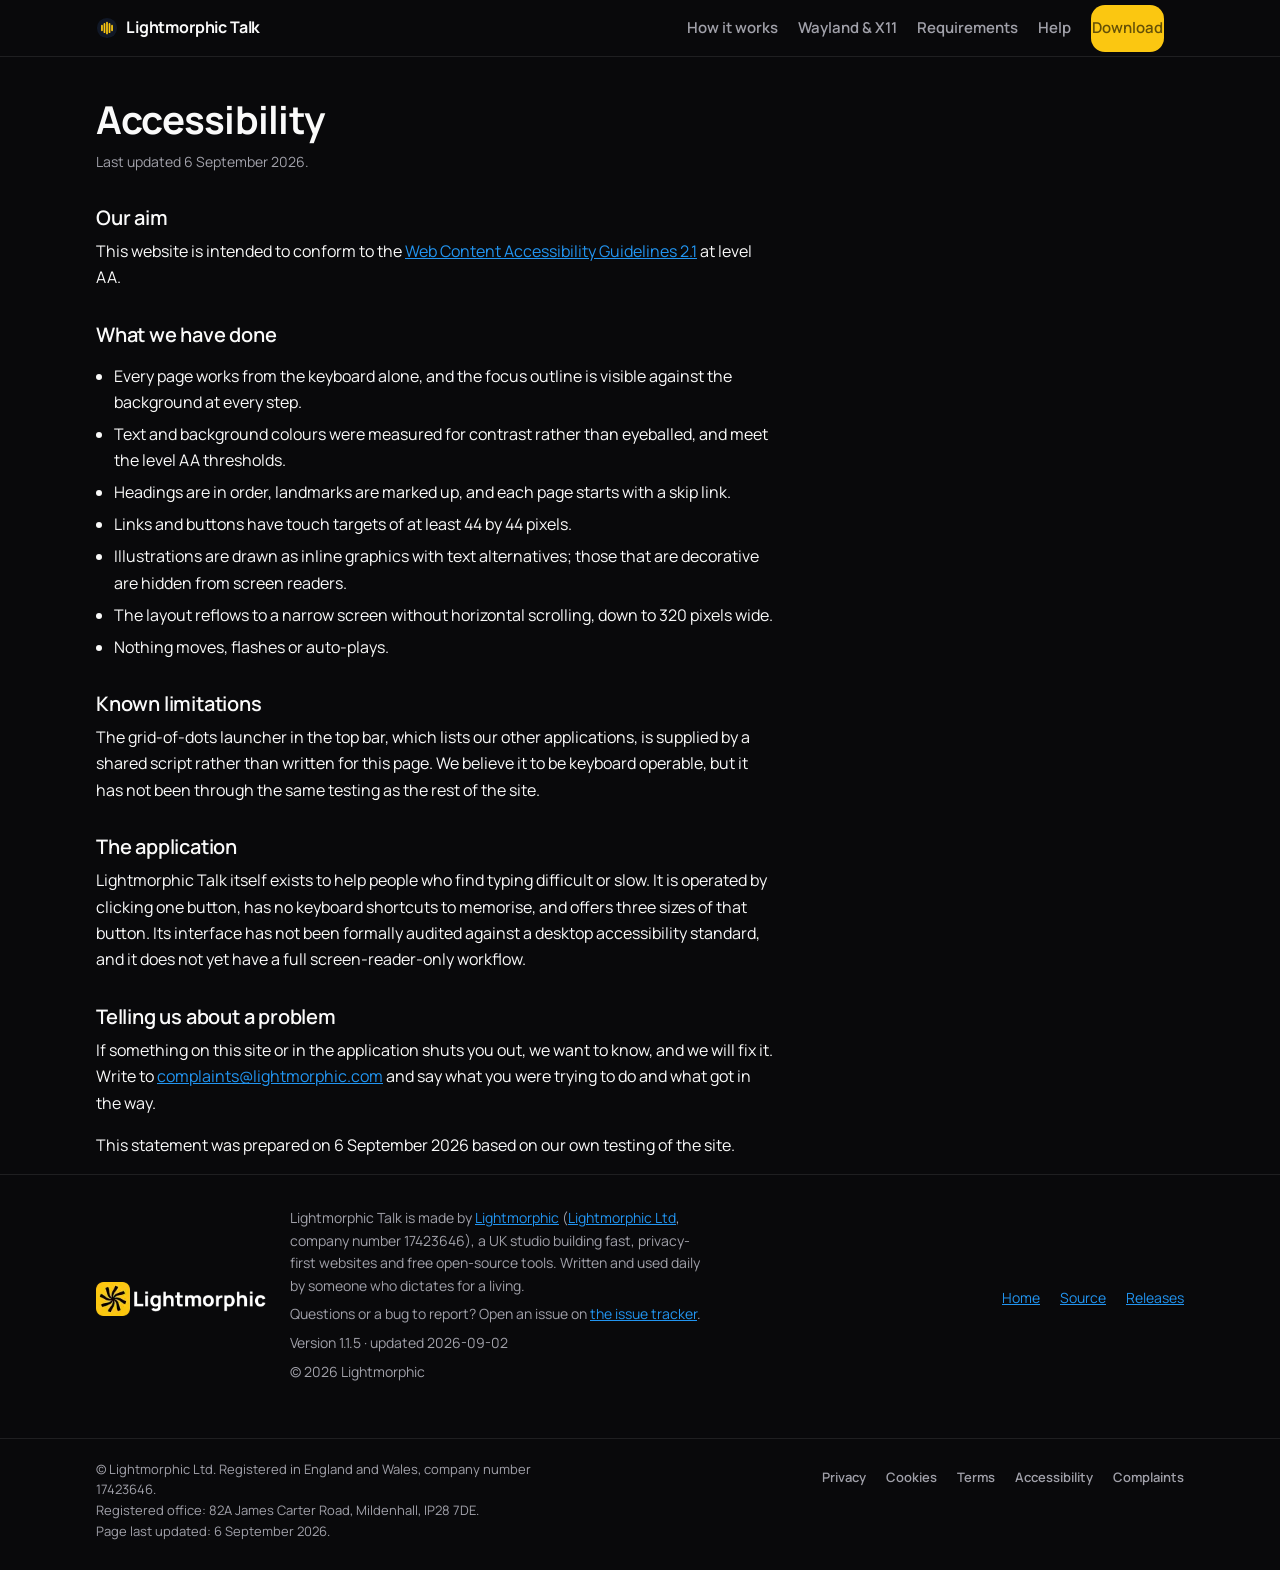
==== docs/accessibility.html @ 4c9d1eba "Drop light mode, and add the legal sub-footer with its five pages The site carried a full second pal" ====
<!doctype html>
<html lang="en">
<head>
<meta charset="utf-8">
<meta name="viewport" content="width=device-width, initial-scale=1">
<title>Accessibility: Lightmorphic Talk</title>
<meta name="description" content="How accessible this website is, what we have tested, and how to tell us when we have got it wrong.">
<link rel="canonical" href="https://talk.lightmorphic.com/accessibility.html">
<link rel="icon" href="images/talk.svg" type="image/svg+xml">
<link rel="apple-touch-icon" href="images/talk-512.png">
<link rel="preload" href="fonts/Manrope-VariableFont_wght.ttf" as="font" type="font/ttf" crossorigin>
<link rel="stylesheet" href="style.css">
<meta name="theme-color" content="#09090b">
<meta property="og:title" content="Accessibility: Lightmorphic Talk">
<meta property="og:description" content="How accessible this website is, what we have tested, and how to tell us when we have got it wrong.">
<meta property="og:url" content="https://talk.lightmorphic.com/accessibility.html">
<meta property="og:type" content="article">
<script type="application/ld+json">
{
  "@context": "https://schema.org",
  "@type": "WebPage",
  "@id": "https://talk.lightmorphic.com/accessibility.html",
  "url": "https://talk.lightmorphic.com/accessibility.html",
  "name": "Accessibility",
  "description": "How accessible this website is, what we have tested, and how to tell us when we have got it wrong.",
  "inLanguage": "en-GB",
  "dateModified": "2026-09-06",
  "isPartOf": { "@id": "https://talk.lightmorphic.com/#website" }
}
</script>
</head>
<body>

<a class="skip" href="#main">Skip to content</a>

<nav class="topnav">
  <div class="wrap topnav-inner">
    <a class="brand" href="./">
      <svg viewBox="0 0 24 24" width="22" height="22" aria-hidden="true">
        <circle cx="12" cy="12" r="11" fill="#111827"/>
        <g stroke="#fbc711" stroke-width="1.9" stroke-linecap="round">
          <line x1="6.5" y1="9.5" x2="6.5" y2="14.5"/>
          <line x1="9.25" y1="7.5" x2="9.25" y2="16.5"/>
          <line x1="12" y1="6" x2="12" y2="18"/>
          <line x1="14.75" y1="7.5" x2="14.75" y2="16.5"/>
          <line x1="17.5" y1="9.5" x2="17.5" y2="14.5"/>
        </g>
      </svg>
      Lightmorphic Talk
    </a>
    <div class="nav-links">
      <a class="hide-sm" href="./#how">How it works</a>
      <a class="hide-sm" href="./#wayland">Wayland &amp; X11</a>
      <a class="hide-sm" href="./#requirements">Requirements</a>
      <a href="help.html">Help</a>
      <a class="btn primary" href="./#download">Download</a>
      <div id="all-apps"></div>
    </div>
  </div>
</nav>

<main id="main">

<section class="legal-page">
  <div class="wrap">
    <h1>Accessibility</h1>
    <p class="updated">Last updated 6 September 2026.</p>
    <div class="legal-body">
      <h2>Our aim</h2>
      <p>This website is intended to conform to the <a href="https://www.w3.org/TR/WCAG21/">Web Content Accessibility Guidelines 2.1</a> at level AA.</p>
      
      <h2>What we have done</h2>
      <ul>
        <li>Every page works from the keyboard alone, and the focus outline is visible against the background at every step.</li>
        <li>Text and background colours were measured for contrast rather than eyeballed, and meet the level AA thresholds.</li>
        <li>Headings are in order, landmarks are marked up, and each page starts with a skip link.</li>
        <li>Links and buttons have touch targets of at least 44 by 44 pixels.</li>
        <li>Illustrations are drawn as inline graphics with text alternatives; those that are decorative are hidden from screen readers.</li>
        <li>The layout reflows to a narrow screen without horizontal scrolling, down to 320 pixels wide.</li>
        <li>Nothing moves, flashes or auto-plays.</li>
      </ul>
      
      <h2>Known limitations</h2>
      <p>The grid-of-dots launcher in the top bar, which lists our other applications, is supplied by a shared script rather than written for this page. We believe it to be keyboard operable, but it has not been through the same testing as the rest of the site.</p>
      
      <h2>The application</h2>
      <p>Lightmorphic Talk itself exists to help people who find typing difficult or slow. It is operated by clicking one button, has no keyboard shortcuts to memorise, and offers three sizes of that button. Its interface has not been formally audited against a desktop accessibility standard, and it does not yet have a full screen-reader-only workflow.</p>
      
      <h2>Telling us about a problem</h2>
      <p>If something on this site or in the application shuts you out, we want to know, and we will fix it. Write to <a href="mailto:complaints@lightmorphic.com">complaints@lightmorphic.com</a> and say what you were trying to do and what got in the way.</p>
      <p>This statement was prepared on 6 September 2026 based on our own testing of the site.</p>
    </div>
  </div>
</section>

</main>

<footer class="foot">
  <div class="wrap foot-inner">
    <a class="badge" href="https://lightmorphic.com" aria-label="Created by Lightmorphic">
      <img src="images/lightmorphic-badge-dark.webp" alt="Created by Lightmorphic" width="120" height="34" loading="lazy">
    </a>
    <div class="foot-meta">
      <p>Lightmorphic Talk is made by <a href="https://lightmorphic.com">Lightmorphic</a> (<a href="https://find-and-update.company-information.service.gov.uk/company/17423646">Lightmorphic Ltd</a>, company number 17423646), a UK studio building fast, privacy-first websites and free open-source tools. Written and used daily by someone who dictates for a living.</p>
      <p>Questions or a bug to report? Open an issue on <a href="https://github.com/lightmorphic/talk/issues">the issue tracker</a>.</p>
      <p class="foot-updated">Version 1.1.5 · updated <time datetime="2026-09-02">2026-09-02</time></p>
      <p class="foot-copyright">&copy; 2026 Lightmorphic</p>
    </div>
    <div class="foot-links">
      <a href="./">Home</a>
      <a href="https://github.com/lightmorphic/talk">Source</a>
      <a href="https://github.com/lightmorphic/talk/releases">Releases</a>
    </div>
  </div>
</footer>

<div class="legal">
  <div class="wrap legal-inner">
    <p class="legal-text">
      &copy; Lightmorphic Ltd. Registered in England and Wales, company number 17423646.<br>
      Registered office: 82A James Carter Road, Mildenhall, IP28 7DE.<br>
      Page last updated: 6 September 2026.
    </p>
    <nav class="legal-links" aria-label="Legal">
      <a href="privacy.html">Privacy</a>
      <a href="cookies.html">Cookies</a>
      <a href="terms.html">Terms</a>
      <a href="accessibility.html">Accessibility</a>
      <a href="complaints.html">Complaints</a>
    </nav>
  </div>
</div>

<script src="https://apps.lightmorphic.com/launcher.js" defer></script>
</body>
</html>
---- docs/style.css ----
/* Talk: house style, its own layout.
   Plain CSS, one self-hosted font, no framework, no external requests. */

@font-face {
  font-family: "Manrope";
  src: url("fonts/Manrope-VariableFont_wght.ttf") format("truetype");
  font-weight: 200 800;
  font-display: swap;
}

:root {
  color-scheme: dark;
  --bg: #09090b;  --fg: #fafafa;
  --panel: #1b1d29;  --panel-border: rgba(255,255,255,.09);
  --border: #27272a;  --muted: #1c1c1f;  --muted-fg: #a1a1aa;
  --shadow-panel: 0 1px 2px rgba(0,0,0,.35), 0 8px 24px -16px rgba(0,0,0,.6);

  --accent: #fbc711;  --accent-hover: #ddaf0f;  --on-accent: #645007;
  --accent-container: #4b3c05;  --on-accent-container: #fde694;

  --brand-navy: #111827;
  --link: #2295f1;
  --success: #4bae4f;
  --warning: #ffc006;

  --radius: 0.875rem;
  --panel-radius: 1.375rem;
  --wrap: 68rem;

  /* The accent yellow reads at 12.6:1 on this background, so it is the
     focus ring here. */
  --focus-ring: var(--accent);

  /* The session-check panel keeps the brand navy deliberately: it is
     identity, not a surface. Its own tokens, so components below carry
     no raw colour. */
  --check-bg: var(--brand-navy);
  --check-fg: #fafafa;
  --check-dim: #d4d4d8;
  --check-label: #a1a1aa;
  --check-line: rgba(255,255,255,.06);
  --check-edge: rgba(255,255,255,.09);
  --yes-bg: #4bae4f;  --on-yes: #0d1f0e;
  --no-bg: #9e9d9e;   --on-no: #1a1a1a;
}

* { box-sizing: border-box; }

html { scroll-behavior: smooth; }
@media (prefers-reduced-motion: reduce) { html { scroll-behavior: auto; } }

body {
  margin: 0;
  background: var(--bg);
  color: var(--fg);
  font-family: "Manrope", system-ui, sans-serif;
  font-size: 1rem;
  line-height: 1.6;
  -webkit-font-smoothing: antialiased;
}

.wrap { width: min(100% - 2.5rem, var(--wrap)); margin-inline: auto; }

a { color: var(--link); }
a:focus-visible, button:focus-visible, .btn:focus-visible,
summary:focus-visible {
  outline: 2px solid var(--focus-ring);
  outline-offset: 2px;
}

.skip {
  position: absolute; left: -9999px;
  background: var(--panel); color: var(--fg);
  padding: .75rem 1rem; border-radius: var(--radius); z-index: 10;
}
.skip:focus { left: 1rem; top: 1rem; }

h1, h2, h3 { line-height: 1.2; margin: 0 0 .5rem; }
h1 { font-size: clamp(2rem, 5vw, 3rem); font-weight: 700; letter-spacing: -.02em; }
h2 { font-size: 1.75rem; font-weight: 600; letter-spacing: -.01em; }
h3 { font-size: 1.0625rem; font-weight: 600; }
p { margin: 0 0 1rem; }
p:last-child { margin-bottom: 0; }

/* ---- nav ---------------------------------------------------------- */

.topnav {
  position: sticky; top: 0; z-index: 5;
  background: var(--bg);
  border-bottom: 1px solid var(--panel-border);
}
.topnav-inner { display: flex; align-items: center; gap: 1rem; padding: .3rem 0; }
/* Padding moved from the bar onto each link rather than just added on
   top of it - a nav link's own clickable box was ~24px tall before
   this, under the 44px a touch target wants; this keeps the bar close
   to its old height while giving every link room of its own. */
.brand {
  display: inline-flex; align-items: center; gap: .5rem;
  font-weight: 700; color: var(--fg); text-decoration: none;
  letter-spacing: -.01em; padding: .65rem 0;
}
.nav-links { margin-left: auto; display: flex; align-items: center; gap: 1.25rem; }
.nav-links a {
  color: var(--muted-fg); text-decoration: none; font-size: .9375rem;
  font-weight: 600; padding: .65rem 0;
}
.nav-links a:hover { color: var(--fg); }
@media (max-width: 40rem) { .nav-links .hide-sm { display: none; } }

/* ---- buttons ------------------------------------------------------ */

.btn {
  display: inline-flex; align-items: center; gap: .5rem;
  border-radius: var(--radius);
  padding: .7rem 1.15rem;
  font: inherit; font-weight: 600;
  text-decoration: none; cursor: pointer;
  border: 1px solid transparent;
}
.btn.primary { background: var(--accent); color: var(--on-accent); }
.btn.primary:hover { background: var(--accent-hover); }
.btn.ghost { background: var(--muted); color: var(--fg); border-color: var(--border); }
.btn.ghost:hover { border-color: var(--muted-fg); }

/* ---- hero --------------------------------------------------------- */
/* Uneven on purpose: the promise carries the weight, and the session
   check sits beside it as the one thing to verify before downloading. */

.hero { padding: 3.5rem 0 2rem; }
.hero-grid {
  display: grid; gap: 2rem;
  grid-template-columns: 1.35fr 1fr;
  align-items: center;
}
@media (max-width: 60rem) { .hero-grid { grid-template-columns: 1fr; } }

.eyebrow {
  display: inline-flex; align-items: center; gap: .5rem;
  background: var(--accent-container); color: var(--on-accent-container);
  border-radius: 999px; padding: .3rem .75rem;
  font-size: .8125rem; font-weight: 700;
  letter-spacing: .03em; text-transform: uppercase;
  margin-bottom: 1rem;
}
.lede { font-size: 1.125rem; color: var(--muted-fg); max-width: 46ch; }
.hero-cta { display: flex; flex-wrap: wrap; gap: .75rem; margin-top: 1.5rem; }
.hero-note { margin-top: 1rem; font-size: .8125rem; color: var(--muted-fg); }

/* The session check: a terminal, because that is literally how you check. */
.check {
  background: var(--check-bg);
  border: 1px solid var(--check-edge);
  border-radius: var(--panel-radius);
  box-shadow: var(--shadow-panel);
  padding: 1.25rem;
  color: var(--check-fg);
}
.check-title {
  font-size: .8125rem; font-weight: 700; letter-spacing: .04em;
  text-transform: uppercase; color: var(--check-label); margin-bottom: .75rem;
}
.check pre {
  margin: 0 0 .75rem; padding: .85rem 1rem;
  background: var(--check-line);
  border-radius: var(--radius);
  font-size: .9375rem; overflow-x: auto;
}
.check code { font-family: ui-monospace, Menlo, Consolas, monospace; }
.check .prompt { color: var(--accent); }
.check-row { display: flex; align-items: flex-start; gap: .6rem; font-size: .9375rem; padding: .3rem 0; }
.check-row .tag {
  flex: none; font-weight: 700; border-radius: 999px;
  padding: .05rem .5rem; font-size: .75rem;
}
.tag.yes { background: var(--yes-bg); color: var(--on-yes); }
.tag.no  { background: var(--no-bg); color: var(--on-no); }
.check-row span { color: var(--check-dim); }
.check-row a { color: var(--accent); }

/* ---- flow --------------------------------------------------------- */

.flow-track { display: grid; gap: 1.25rem; grid-template-columns: repeat(3, 1fr); }
@media (max-width: 48rem) { .flow-track { grid-template-columns: 1fr; } }
.flow-step { border-left: 3px solid var(--panel-border); padding: .1rem 0 .1rem 1rem; }
.flow-step h3 { margin-bottom: .25rem; }
.flow-step p { color: var(--muted-fg); font-size: .9375rem; }

/* ---- panels / bento ------------------------------------------------ */

.panel {
  background: var(--panel);
  border: 1px solid var(--panel-border);
  border-radius: var(--panel-radius);
  box-shadow: var(--shadow-panel);
  padding: 1.5rem;
}
section { padding: 2.5rem 0; }
section[id] { scroll-margin-top: 5.5rem; }
.section-intro { color: var(--muted-fg); max-width: 60ch; margin-bottom: 1.5rem; }

/* Columns rather than a grid, so a short card does not leave a hole
   under it waiting for the row to end. Each card is as tall as its
   own text and the next one starts immediately below. A grid cannot do
   this: its rows are as tall as their tallest cell, which is what left
   a gap under "Six languages". */
.bento { columns: 2; column-gap: 1rem; }
.bento > .panel {
  break-inside: avoid;
  -webkit-column-break-inside: avoid;
  margin-bottom: 1rem;
}
@media (max-width: 56rem) { .bento { columns: 1; } }
.bento h3 { display: flex; align-items: center; gap: .5rem; }
.bento p { color: var(--muted-fg); font-size: .9375rem; }
.icon { flex: none; color: var(--accent); }

/* ---- differences --------------------------------------------------- */

.diff { display: grid; gap: 1rem; grid-template-columns: 1fr 1fr; }
@media (max-width: 48rem) { .diff { grid-template-columns: 1fr; } }
/* Grey, not amber. A coloured edge is allowed where it stands for
   something (green for do, red for don't), but these two panels are
   not warnings, so the colour was decoration, and the accent is never
   decoration. */
.diff .panel { border-left: 3px solid var(--panel-border); }
.diff h3 { margin-bottom: .35rem; }
.diff p { color: var(--muted-fg); font-size: .9375rem; }

/* ---- requirements -------------------------------------------------- */

.req ul { margin: .75rem 0 0; padding-left: 1.1rem; color: var(--muted-fg); }
.req li { margin-bottom: .35rem; }
.req pre {
  background: var(--muted); border: 1px solid var(--border);
  border-radius: var(--radius); padding: .8rem 1rem; overflow-x: auto;
  font-size: .9375rem; margin: .75rem 0;
}
.req code { font-family: ui-monospace, Menlo, Consolas, monospace; }

/* ---- download ------------------------------------------------------ */

.download .panel { display: grid; gap: 1rem; }
.dl-row { display: flex; flex-wrap: wrap; align-items: center; gap: 1rem; }
.dl-meta { color: var(--muted-fg); font-size: .875rem; }
.dl-help { color: var(--muted-fg); font-size: .9375rem; }

/* ---- footer -------------------------------------------------------- */

.foot {
  border-top: 1px solid var(--panel-border);
  padding: 2rem 0 3rem;
  color: var(--muted-fg); font-size: .875rem;
}
.foot-inner { display: flex; flex-wrap: wrap; gap: 1rem 1.5rem; align-items: center; }
.foot-links { margin-left: auto; display: flex; gap: 1.25rem; flex-wrap: wrap; }
.foot-links a, .badge { display: inline-flex; align-items: center; padding: .65rem 0; }
.badge img { display: block; height: 34px; width: auto; }
.badge .dark-only { display: block; }

/* ---- questions ------------------------------------------------------ */

.faq-item { border-top: 1px solid var(--panel-border); }
.faq-item:first-child { border-top: none; }
.faq-item h3 { margin: 0; font-size: 1rem; }
.faq-item summary {
  cursor: pointer; padding: .85rem 0; list-style: none;
  display: flex; justify-content: space-between; gap: 1rem;
}
.faq-item summary::-webkit-details-marker { display: none; }
.faq-item summary::after { content: "+"; color: var(--muted-fg); font-weight: 400; }
.faq-item[open] summary::after { content: "\2013"; }
.faq-item p {
  color: var(--muted-fg); font-size: .9375rem;
  margin: 0 0 .95rem; max-width: 68ch;
}

.foot-meta { max-width: 46ch; }
.foot-meta p { color: var(--muted-fg); font-size: .875rem; margin: 0 0 .4rem; }
.foot-updated { font-size: .8125rem; }

/* ---- help page ------------------------------------------------------ */

.help-hero { padding: 2.5rem 0 1rem; }
.help-hero h1 { font-size: clamp(1.9rem, 4.2vw, 2.9rem); line-height: 1.1; margin: 0 0 .6rem; }
.help-hero .lede { max-width: 54ch; }

/* Jump cards: the page opens with a picture of where to go, not a list. */
.help-nav {
  display: grid; gap: .875rem; margin: 1.75rem 0 0;
  grid-template-columns: repeat(auto-fit, minmax(13.5rem, 1fr));
}
.help-nav a {
  display: flex; align-items: center; gap: .75rem;
  padding: .9rem 1rem; text-decoration: none; color: inherit;
  background: var(--panel); border: 1px solid var(--panel-border);
  border-radius: var(--radius); box-shadow: var(--shadow-panel);
}
.help-nav a:hover { border-color: var(--accent); }
.help-nav svg { flex: none; }
.help-nav b { display: block; font-size: .9375rem; }
.help-nav span { display: block; color: var(--muted-fg); font-size: .8125rem; }

/* The three gestures, drawn large. These are the whole interface. */
.gestures {
  display: grid; gap: 1rem; margin: 2rem 0 0;
  grid-template-columns: repeat(auto-fit, minmax(15rem, 1fr));
}
.gesture {
  background: var(--panel); border: 1px solid var(--panel-border);
  border-radius: var(--panel-radius); box-shadow: var(--shadow-panel);
  padding: 1.5rem 1.25rem; text-align: center;
}
.gesture figure { margin: 0 0 .9rem; }
.gesture h3 { margin: 0 0 .35rem; font-size: 1.0625rem; }
.gesture p { margin: 0; color: var(--muted-fg); font-size: .9375rem; }

.help-section { padding: 2.25rem 0 0; }
.help-section > .wrap > h2 {
  display: flex; align-items: center; gap: .6rem;
  font-size: 1.375rem; margin: 0 0 .25rem; scroll-margin-top: 5.5rem;
}
.help-section .section-intro { margin-top: 0; }

/* The update dot legend draws the actual colours rather than naming them. */
.dot-legend { display: grid; gap: .6rem; margin: .5rem 0 0; padding: 0; list-style: none; }
.dot-legend li { display: flex; align-items: baseline; gap: .65rem; font-size: .9375rem; }
.dot-legend .dot {
  width: .7rem; height: .7rem; border-radius: 50%; flex: none;
  transform: translateY(1px);
}

.help-note {
  display: flex; gap: .85rem; align-items: flex-start;
  background: var(--accent-container); color: var(--on-accent-container);
  border-radius: var(--radius); padding: .9rem 1.05rem; margin: 1rem 0 0;
  font-size: .9375rem;
}
.help-note svg { flex: none; margin-top: .1rem; }
.help-note a { color: inherit; }

/* The bar carries one more item than it used to: the all-apps launcher,
   which is the last thing on the right and has to stay reachable at
   every width. On a narrow screen the brand was also wrapping onto two
   lines, which pushed the bar to 83px tall and squeezed the links until
   Download ran off the edge. Keeping the name on one line and trimming
   the gaps buys back the room the launcher needs. */
@media (max-width: 40rem) {
  .brand { white-space: nowrap; font-size: .9375rem; gap: .4rem; }
  .topnav-inner { gap: .6rem; }
  .nav-links { gap: .85rem; }
}

/* ---- legal sub-footer ----------------------------------------------- */

.legal {
  border-top: 1px solid var(--panel-border);
  background: var(--bg);
  padding: 1.25rem 0 1.75rem;
}
.legal-inner {
  display: flex; flex-wrap: wrap; gap: 1rem 2rem;
  align-items: flex-start; justify-content: space-between;
}
.legal-text {
  margin: 0; color: var(--muted-fg);
  font-size: .8125rem; line-height: 1.6; max-width: 60ch;
}
.legal-links {
  display: flex; flex-wrap: wrap; gap: 1.25rem;
  margin-left: auto; justify-content: flex-end;
}
.legal-links a {
  color: var(--muted-fg); text-decoration: none;
  font-size: .8125rem; font-weight: 600; padding: .55rem 0;
}
.legal-links a:hover { color: var(--fg); text-decoration: underline; }

/* On a narrow screen the links go under the address rather than being
   squeezed against it, still reading left to right in the same order. */
@media (max-width: 46rem) {
  .legal-links { margin-left: 0; justify-content: flex-start; gap: 1rem; }
}

/* ---- legal pages ----------------------------------------------------- */

.legal-page { padding: 2.5rem 0 1rem; }
.legal-page h1 { font-size: clamp(1.7rem, 3.6vw, 2.4rem); margin: 0 0 .5rem; }
.legal-page .updated { color: var(--muted-fg); font-size: .875rem; margin: 0 0 1.75rem; }
.legal-body { max-width: 68ch; }
.legal-body h2 { font-size: 1.25rem; margin: 2rem 0 .5rem; }
.legal-body p, .legal-body li { color: var(--fg); line-height: 1.65; }
.legal-body ul { padding-left: 1.15rem; }
.legal-body li { margin: .35rem 0; }
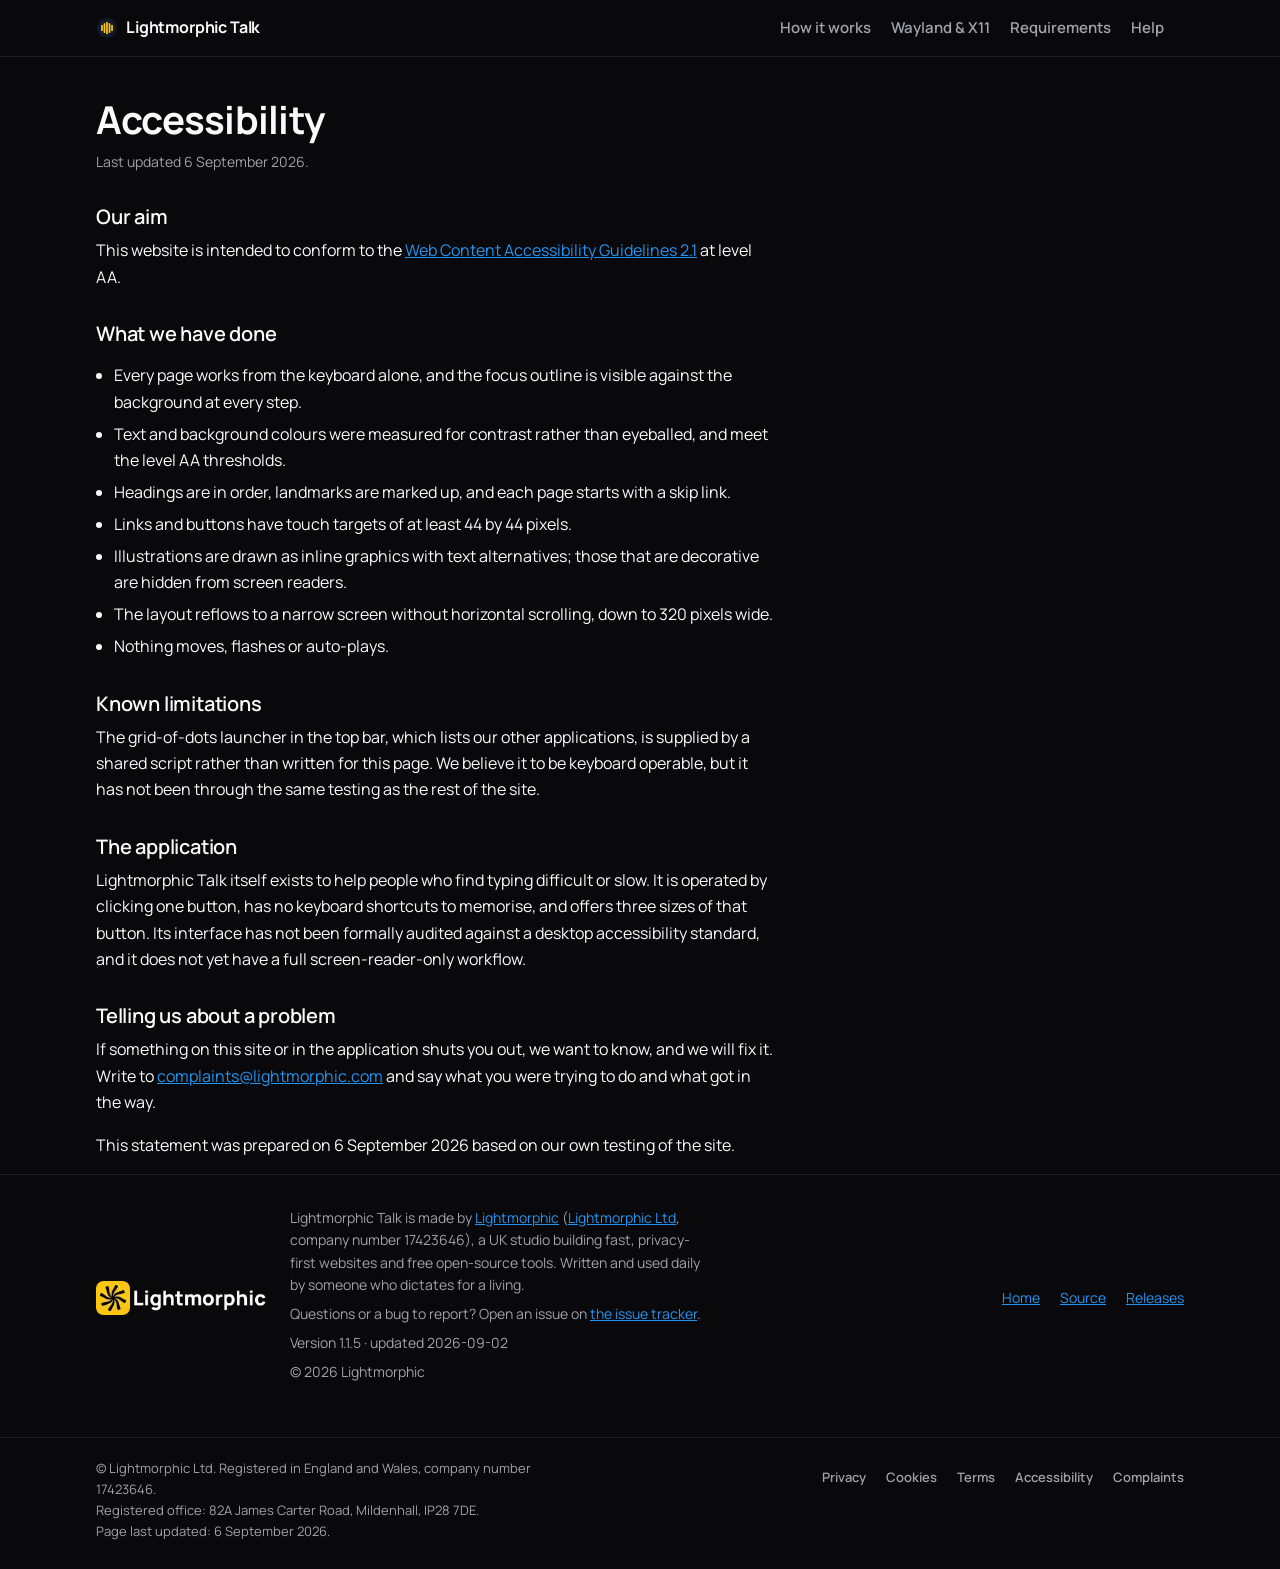
==== commit 298fb1c3: "Take Download out of the top bar The hero's own Download button and the download section stay; the b" ====
--- a/docs/accessibility.html
+++ b/docs/accessibility.html
@@ -53,7 +53,6 @@
       <a class="hide-sm" href="./#wayland">Wayland &amp; X11</a>
       <a class="hide-sm" href="./#requirements">Requirements</a>
       <a href="help.html">Help</a>
-      <a class="btn primary" href="./#download">Download</a>
       <div id="all-apps"></div>
     </div>
   </div>
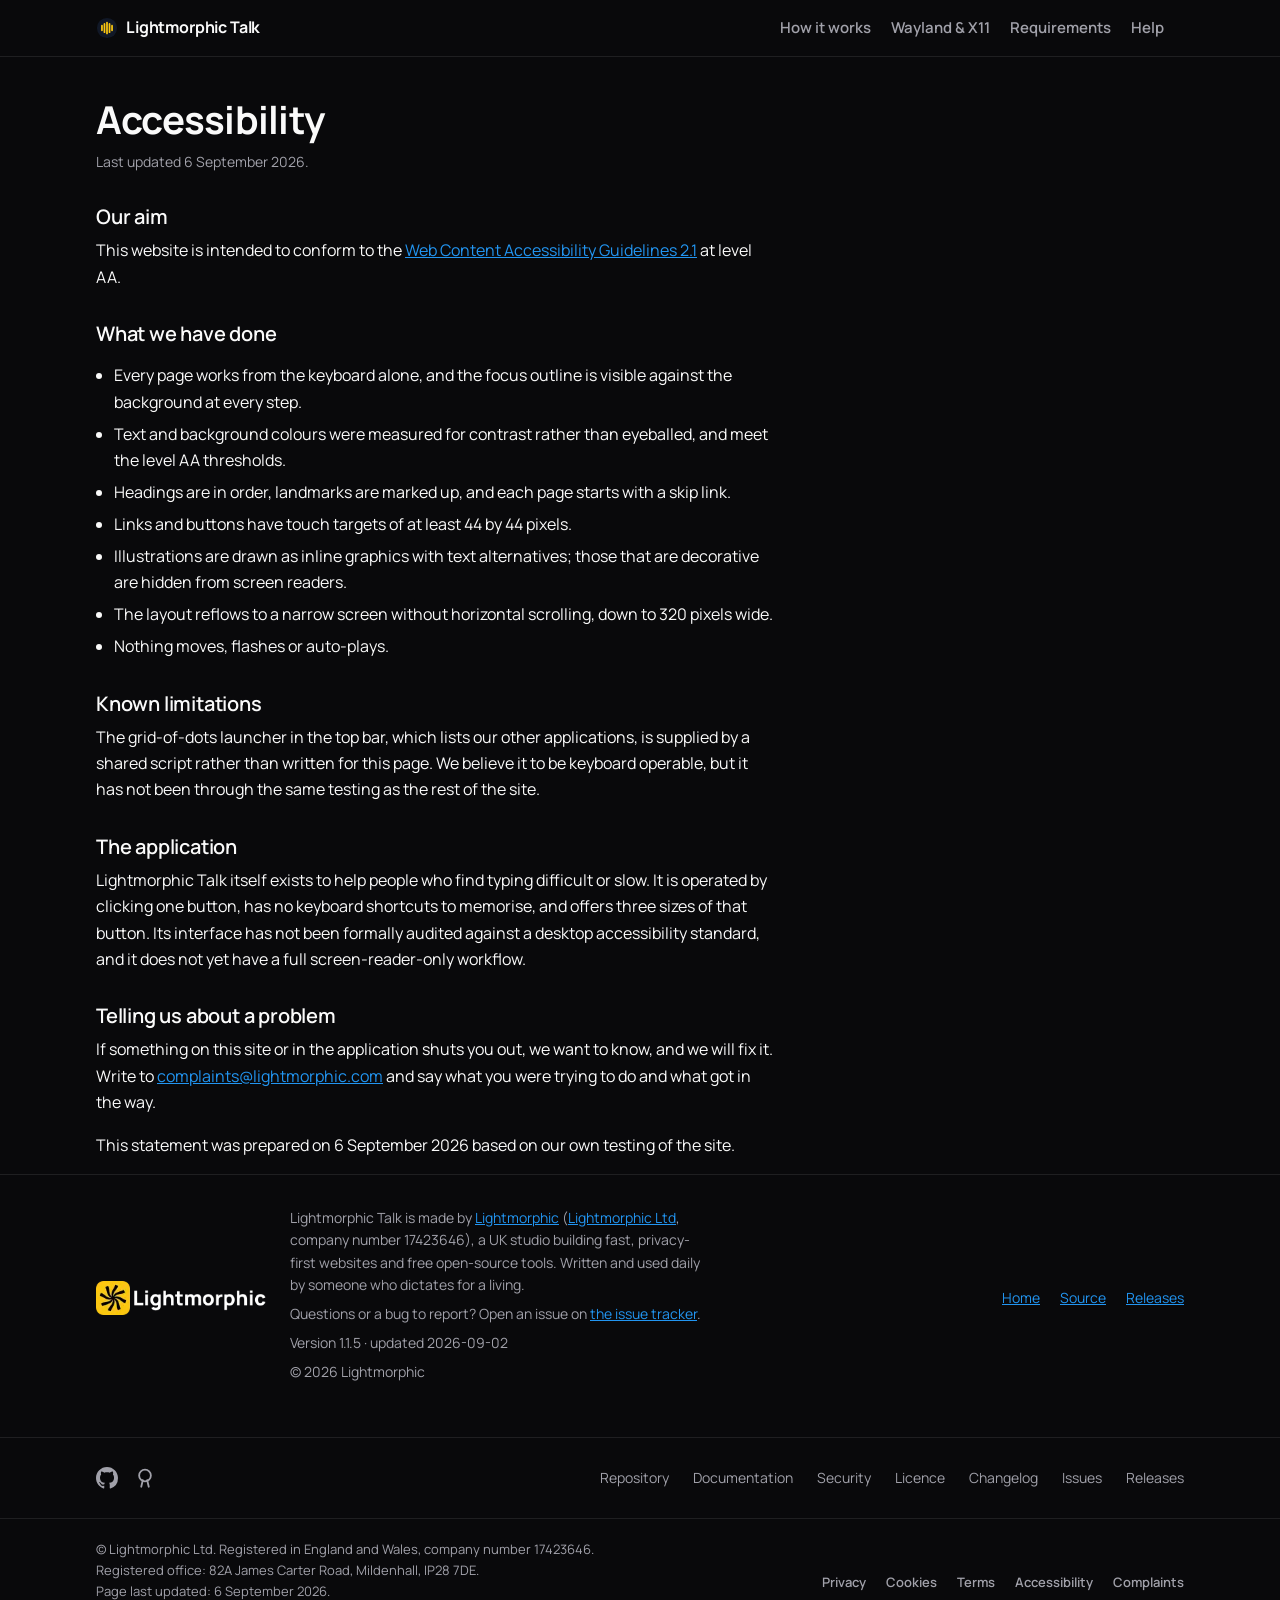
==== commit 1a7882ec: "Add an open-source sub-footer between the footer and the legal one Three tiers now, matching the hou" ====
--- a/docs/accessibility.html
+++ b/docs/accessibility.html
@@ -113,6 +113,35 @@
   </div>
 </footer>
 
+<div class="gh-foot">
+  <div class="wrap gh-inner">
+    <div class="gh-marks">
+      <a href="https://github.com/lightmorphic/talk" aria-label="Lightmorphic Talk on GitHub">
+        <svg viewBox="0 0 16 16" width="22" height="22" aria-hidden="true" fill="currentColor">
+          <path d="M8 0C3.58 0 0 3.58 0 8c0 3.54 2.29 6.53 5.47 7.59.4.07.55-.17.55-.38 0-.19-.01-.82-.01-1.49-2.01.37-2.53-.49-2.69-.94-.09-.23-.48-.94-.82-1.13-.28-.15-.68-.52-.01-.53.63-.01 1.08.58 1.23.82.72 1.21 1.87.87 2.33.66.07-.52.28-.87.51-1.07-1.78-.2-3.64-.89-3.64-3.95 0-.87.31-1.59.82-2.15-.08-.2-.36-1.02.08-2.12 0 0 .67-.21 2.2.82.64-.18 1.32-.27 2-.27.68 0 1.36.09 2 .27 1.53-1.04 2.2-.82 2.2-.82.44 1.1.16 1.92.08 2.12.51.56.82 1.27.82 2.15 0 3.07-1.87 3.75-3.65 3.95.29.25.54.73.54 1.48 0 1.07-.01 1.93-.01 2.2 0 .21.15.46.55.38A8.01 8.01 0 0 0 16 8c0-4.42-3.58-8-8-8Z"/>
+        </svg>
+      </a>
+      <a href="https://opensource.org/license/gpl-3-0" aria-label="GPL-3.0, an Open Source Initiative approved licence">
+        <svg viewBox="0 0 24 24" width="22" height="22" aria-hidden="true" fill="none"
+             stroke="currentColor" stroke-width="2">
+          <circle cx="12" cy="9.2" r="6.4"/>
+          <path d="M9.6 14.4 7.9 21.5" stroke-linecap="round"/>
+          <path d="M14.4 14.4 16.1 21.5" stroke-linecap="round"/>
+        </svg>
+      </a>
+    </div>
+    <nav class="gh-links" aria-label="Source code">
+      <a href="https://github.com/lightmorphic/talk">Repository</a>
+      <a href="https://github.com/lightmorphic/talk#readme">Documentation</a>
+      <a href="https://github.com/lightmorphic/talk/blob/main/SECURITY-AUDIT.md">Security</a>
+      <a href="https://github.com/lightmorphic/talk/blob/main/LICENSE">Licence</a>
+      <a href="https://github.com/lightmorphic/talk/commits/main">Changelog</a>
+      <a href="https://github.com/lightmorphic/talk/issues">Issues</a>
+      <a href="https://github.com/lightmorphic/talk/releases">Releases</a>
+    </nav>
+  </div>
+</div>
+
 <div class="legal">
   <div class="wrap legal-inner">
     <p class="legal-text">
--- a/docs/style.css
+++ b/docs/style.css
@@ -363,8 +363,12 @@
 }
 .legal-text {
   margin: 0; color: var(--muted-fg);
-  font-size: .8125rem; line-height: 1.6; max-width: 60ch;
-}
+  font-size: .8125rem; line-height: 1.6;
+}
+/* Each of the three lines breaks where its own <br> says, not where a
+   measure runs out: the company line was wrapping mid-sentence. It
+   still wraps on a screen too narrow to hold it, which is the one
+   place wrapping is the right answer. */
 .legal-links {
   display: flex; flex-wrap: wrap; gap: 1.25rem;
   margin-left: auto; justify-content: flex-end;
@@ -391,3 +395,37 @@
 .legal-body p, .legal-body li { color: var(--fg); line-height: 1.65; }
 .legal-body ul { padding-left: 1.15rem; }
 .legal-body li { margin: .35rem 0; }
+
+/* ---- open-source sub-footer ------------------------------------------ */
+
+.gh-foot {
+  border-top: 1px solid var(--panel-border);
+  padding: 1.25rem 0;
+}
+.gh-inner {
+  display: flex; flex-wrap: wrap; gap: 1rem 2rem;
+  align-items: center; justify-content: space-between;
+}
+.gh-marks { display: flex; align-items: center; gap: 1rem; }
+.gh-marks a {
+  display: inline-flex; align-items: center;
+  color: var(--muted-fg); padding: .4rem 0;
+}
+.gh-marks a:hover { color: var(--fg); }
+.gh-links {
+  display: flex; flex-wrap: wrap; gap: 1.5rem;
+  margin-left: auto; justify-content: flex-end;
+}
+.gh-links a {
+  color: var(--muted-fg); text-decoration: none;
+  font-size: .875rem; padding: .55rem 0;
+}
+.gh-links a:hover { color: var(--fg); text-decoration: underline; }
+
+/* The legal links sit level with the last line of the address, as in
+   the reference, rather than floating up beside the first. */
+.legal-inner { align-items: flex-end; }
+
+@media (max-width: 46rem) {
+  .gh-links { margin-left: 0; justify-content: flex-start; gap: 1rem; }
+}
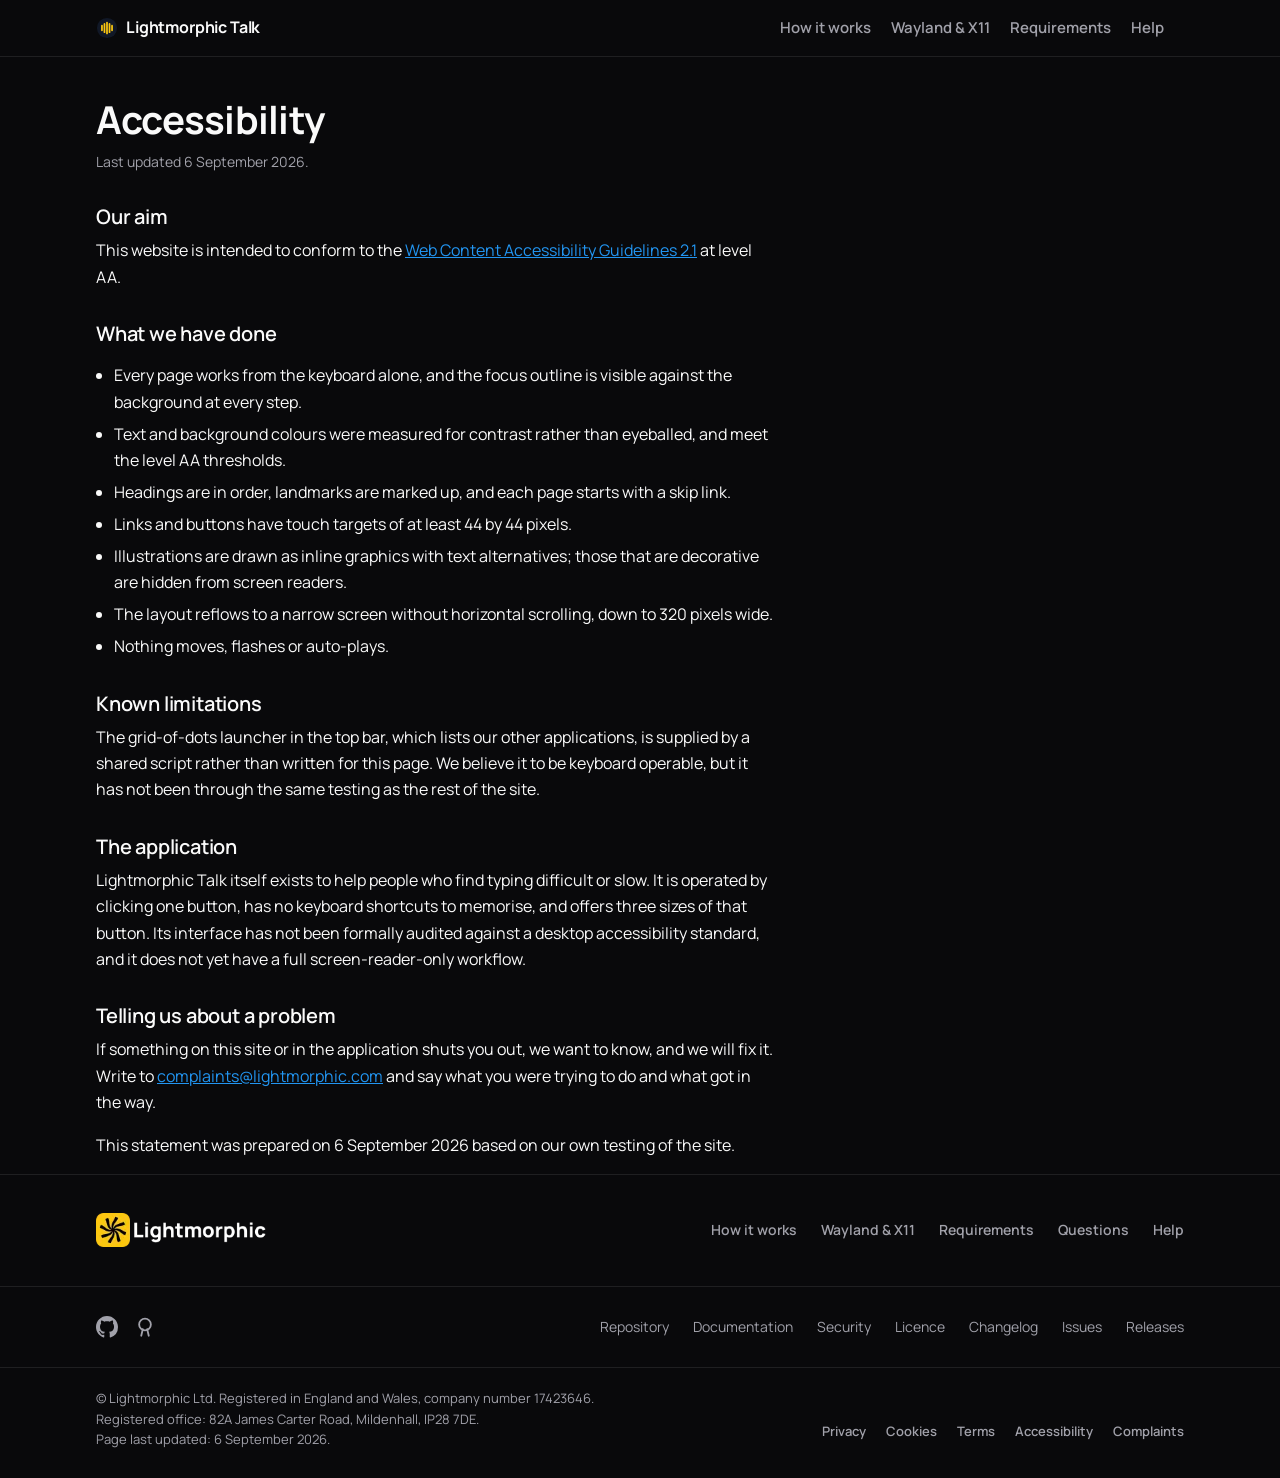
==== commit 833efd8b: "Make the footer a logo and the menu again The source links moved to the open-source row below, and t" ====
--- a/docs/accessibility.html
+++ b/docs/accessibility.html
@@ -99,17 +99,13 @@
     <a class="badge" href="https://lightmorphic.com" aria-label="Created by Lightmorphic">
       <img src="images/lightmorphic-badge-dark.webp" alt="Created by Lightmorphic" width="120" height="34" loading="lazy">
     </a>
-    <div class="foot-meta">
-      <p>Lightmorphic Talk is made by <a href="https://lightmorphic.com">Lightmorphic</a> (<a href="https://find-and-update.company-information.service.gov.uk/company/17423646">Lightmorphic Ltd</a>, company number 17423646), a UK studio building fast, privacy-first websites and free open-source tools. Written and used daily by someone who dictates for a living.</p>
-      <p>Questions or a bug to report? Open an issue on <a href="https://github.com/lightmorphic/talk/issues">the issue tracker</a>.</p>
-      <p class="foot-updated">Version 1.1.5 · updated <time datetime="2026-09-02">2026-09-02</time></p>
-      <p class="foot-copyright">&copy; 2026 Lightmorphic</p>
-    </div>
-    <div class="foot-links">
-      <a href="./">Home</a>
-      <a href="https://github.com/lightmorphic/talk">Source</a>
-      <a href="https://github.com/lightmorphic/talk/releases">Releases</a>
-    </div>
+    <nav class="foot-nav" aria-label="Footer">
+      <a href="./#how">How it works</a>
+      <a href="./#wayland">Wayland &amp; X11</a>
+      <a href="./#requirements">Requirements</a>
+      <a href="./#faq">Questions</a>
+      <a href="help.html">Help</a>
+    </nav>
   </div>
 </footer>
 
--- a/docs/style.css
+++ b/docs/style.css
@@ -248,12 +248,19 @@
 
 .foot {
   border-top: 1px solid var(--panel-border);
-  padding: 2rem 0 3rem;
+  padding: 1.75rem 0;
   color: var(--muted-fg); font-size: .875rem;
 }
-.foot-inner { display: flex; flex-wrap: wrap; gap: 1rem 1.5rem; align-items: center; }
-.foot-links { margin-left: auto; display: flex; gap: 1.25rem; flex-wrap: wrap; }
-.foot-links a, .badge { display: inline-flex; align-items: center; padding: .65rem 0; }
+.foot-inner {
+  display: flex; flex-wrap: wrap; gap: 1rem 1.5rem; align-items: center;
+}
+.foot-nav { margin-left: auto; display: flex; gap: 1.5rem; flex-wrap: wrap; }
+.foot-nav a {
+  color: var(--muted-fg); text-decoration: none; font-weight: 600;
+}
+.foot-nav a:hover { color: var(--fg); }
+.foot-nav a[aria-current="page"] { color: var(--fg); }
+.foot-nav a, .badge { display: inline-flex; align-items: center; padding: .65rem 0; }
 .badge img { display: block; height: 34px; width: auto; }
 .badge .dark-only { display: block; }
 
@@ -274,9 +281,6 @@
   margin: 0 0 .95rem; max-width: 68ch;
 }
 
-.foot-meta { max-width: 46ch; }
-.foot-meta p { color: var(--muted-fg); font-size: .875rem; margin: 0 0 .4rem; }
-.foot-updated { font-size: .8125rem; }
 
 /* ---- help page ------------------------------------------------------ */
 
@@ -428,4 +432,5 @@
 
 @media (max-width: 46rem) {
   .gh-links { margin-left: 0; justify-content: flex-start; gap: 1rem; }
-}
+  .foot-nav { margin-left: 0; gap: 1rem; }
+}
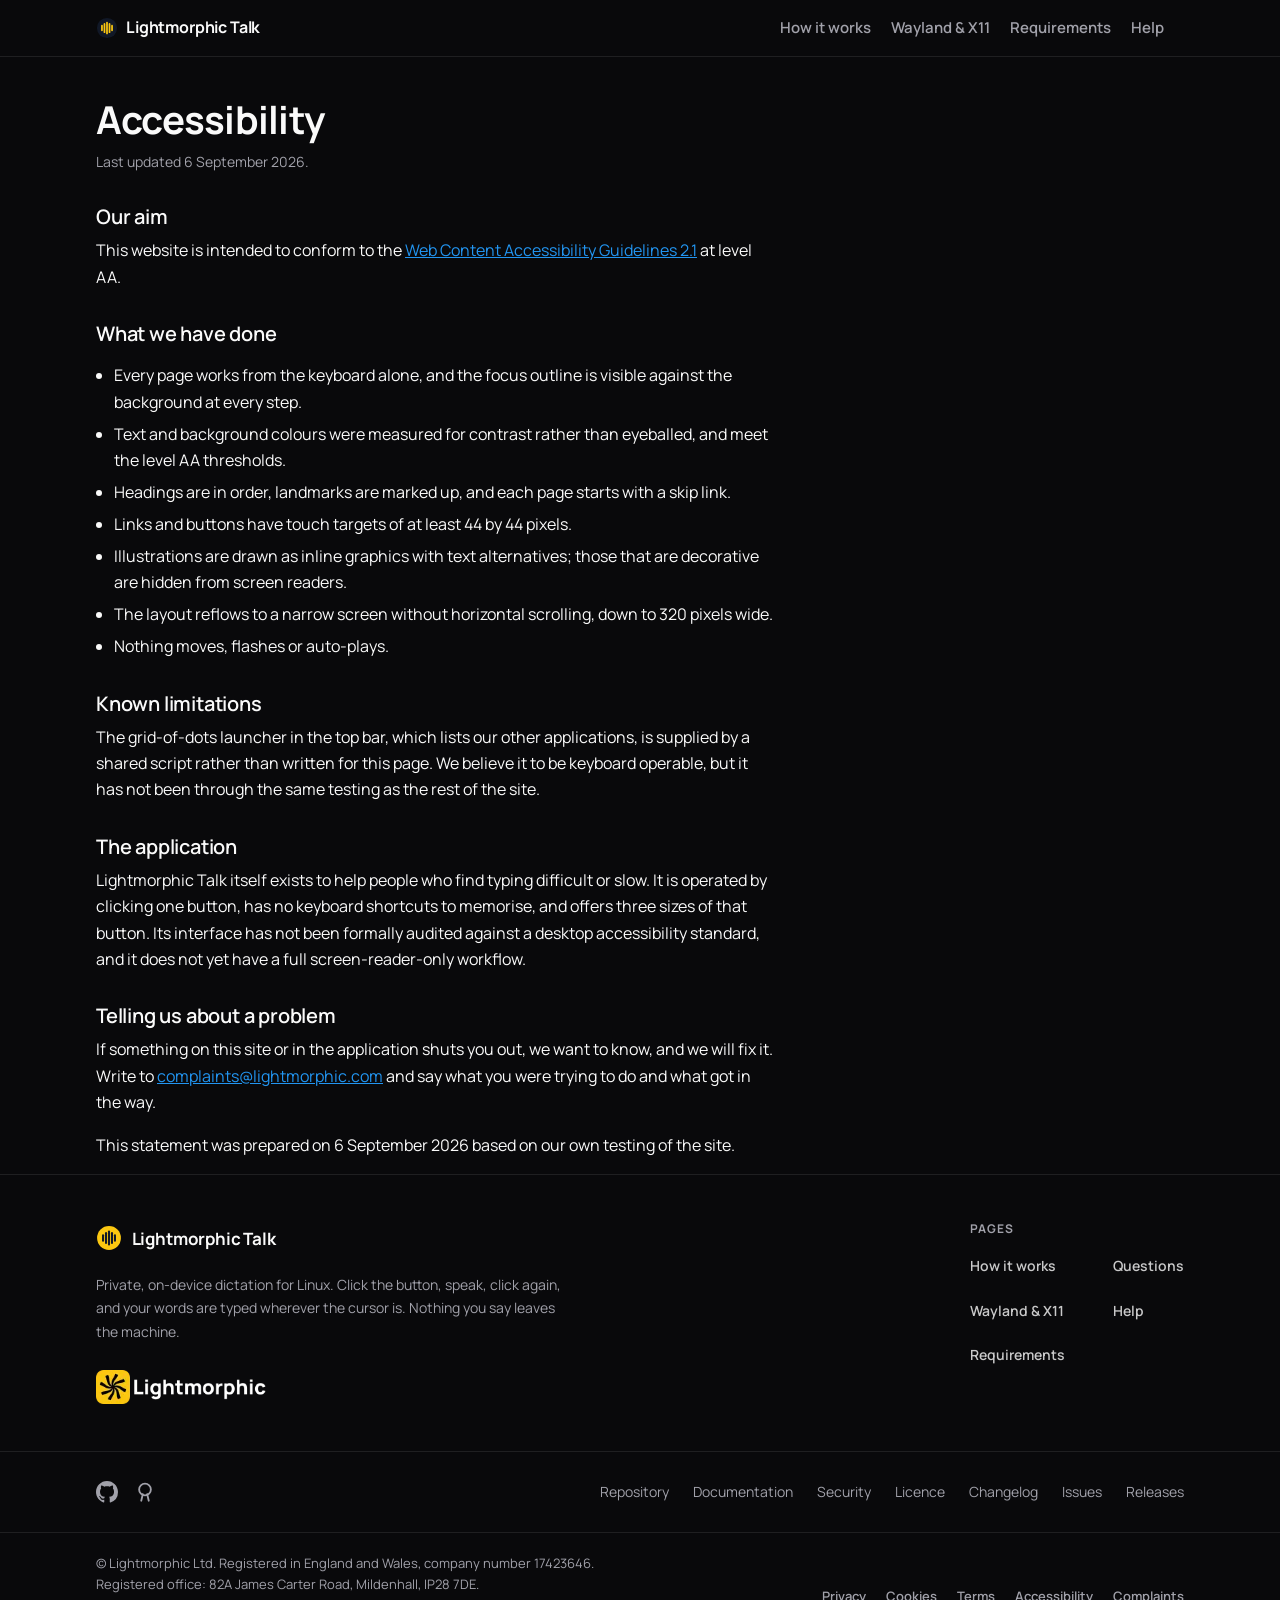
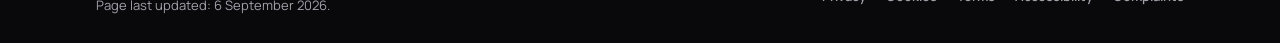
==== commit e07bff8a: "Give the footer something to look at It was a small partner badge at one edge and five links at the " ====
--- a/docs/accessibility.html
+++ b/docs/accessibility.html
@@ -96,16 +96,38 @@
 
 <footer class="foot">
   <div class="wrap foot-inner">
-    <a class="badge" href="https://lightmorphic.com" aria-label="Created by Lightmorphic">
-      <img src="images/lightmorphic-badge-dark.webp" alt="Created by Lightmorphic" width="120" height="34" loading="lazy">
-    </a>
+
+    <div class="foot-brand">
+      <a class="foot-lockup" href="./">
+        <svg viewBox="0 0 24 24" width="26" height="26" aria-hidden="true">
+          <circle cx="12" cy="12" r="11" fill="#fbc711"/>
+          <g stroke="#111827" stroke-width="1.9" stroke-linecap="round">
+            <line x1="6.5" y1="9.5" x2="6.5" y2="14.5"/>
+            <line x1="9.25" y1="7.5" x2="9.25" y2="16.5"/>
+            <line x1="12" y1="6" x2="12" y2="18"/>
+            <line x1="14.75" y1="7.5" x2="14.75" y2="16.5"/>
+            <line x1="17.5" y1="9.5" x2="17.5" y2="14.5"/>
+          </g>
+        </svg>
+        Lightmorphic Talk
+      </a>
+      <p class="foot-tagline">Private, on-device dictation for Linux. Click the button, speak, click again, and your words are typed wherever the cursor is. Nothing you say leaves the machine.</p>
+      <a class="badge" href="https://lightmorphic.com" aria-label="Created by Lightmorphic">
+        <img src="images/lightmorphic-badge-dark.webp" alt="Created by Lightmorphic" width="120" height="34" loading="lazy">
+      </a>
+    </div>
+
     <nav class="foot-nav" aria-label="Footer">
-      <a href="./#how">How it works</a>
-      <a href="./#wayland">Wayland &amp; X11</a>
-      <a href="./#requirements">Requirements</a>
-      <a href="./#faq">Questions</a>
-      <a href="help.html">Help</a>
+      <p class="foot-nav-title">Pages</p>
+      <div class="foot-nav-links">
+        <a href="./#how">How it works</a>
+        <a href="./#wayland">Wayland &amp; X11</a>
+        <a href="./#requirements">Requirements</a>
+        <a href="./#faq">Questions</a>
+        <a href="help.html">Help</a>
+      </div>
     </nav>
+
   </div>
 </footer>
 
--- a/docs/style.css
+++ b/docs/style.css
@@ -248,19 +248,52 @@
 
 .foot {
   border-top: 1px solid var(--panel-border);
-  padding: 1.75rem 0;
+  padding: 2.75rem 0 2.25rem;
   color: var(--muted-fg); font-size: .875rem;
 }
 .foot-inner {
-  display: flex; flex-wrap: wrap; gap: 1rem 1.5rem; align-items: center;
-}
-.foot-nav { margin-left: auto; display: flex; gap: 1.5rem; flex-wrap: wrap; }
+  display: flex; flex-wrap: wrap; gap: 2rem 4rem;
+  align-items: flex-start; justify-content: space-between;
+}
+
+/* The brand side carries the weight: mark, name, a line saying what
+   this is, and who made it. Without it the row was an image at one
+   edge and a list at the other with nothing in between. */
+.foot-brand {
+  display: flex; flex-direction: column; align-items: flex-start;
+  gap: 1rem; max-width: 52ch;
+}
+.foot-lockup {
+  display: inline-flex; align-items: center; gap: .6rem;
+  font-size: 1.0625rem; font-weight: 700; letter-spacing: -.01em;
+  color: var(--fg); text-decoration: none; padding: .35rem 0;
+}
+.foot-lockup:hover { color: var(--accent); }
+.foot-tagline {
+  margin: 0; color: var(--muted-fg);
+  font-size: .875rem; line-height: 1.65;
+}
+
+.foot-nav { display: flex; flex-direction: column; }
+.foot-nav-title {
+  margin: 0 0 .35rem; font-size: .75rem; font-weight: 700;
+  letter-spacing: .09em; text-transform: uppercase; color: var(--muted-fg);
+}
+/* Column-major: the list reads downwards and then across, the way a
+   menu is read, rather than left-to-right along each row. */
+.foot-nav-links {
+  display: grid; grid-auto-flow: column;
+  grid-template-rows: repeat(3, auto);
+  column-gap: 3rem;
+}
 .foot-nav a {
-  color: var(--muted-fg); text-decoration: none; font-weight: 600;
-}
-.foot-nav a:hover { color: var(--fg); }
-.foot-nav a[aria-current="page"] { color: var(--fg); }
-.foot-nav a, .badge { display: inline-flex; align-items: center; padding: .65rem 0; }
+  color: var(--fg); text-decoration: none; font-weight: 600;
+  opacity: .8;
+}
+.foot-nav a:hover { opacity: 1; color: var(--accent); }
+.foot-nav a[aria-current="page"] { opacity: 1; color: var(--accent); }
+/* .7rem each side of a 22px line clears the 44px a touch target wants. */
+.foot-nav a, .badge { display: inline-flex; align-items: center; padding: .7rem 0; }
 .badge img { display: block; height: 34px; width: auto; }
 .badge .dark-only { display: block; }
 
@@ -432,5 +465,4 @@
 
 @media (max-width: 46rem) {
   .gh-links { margin-left: 0; justify-content: flex-start; gap: 1rem; }
-  .foot-nav { margin-left: 0; gap: 1rem; }
-}
+}
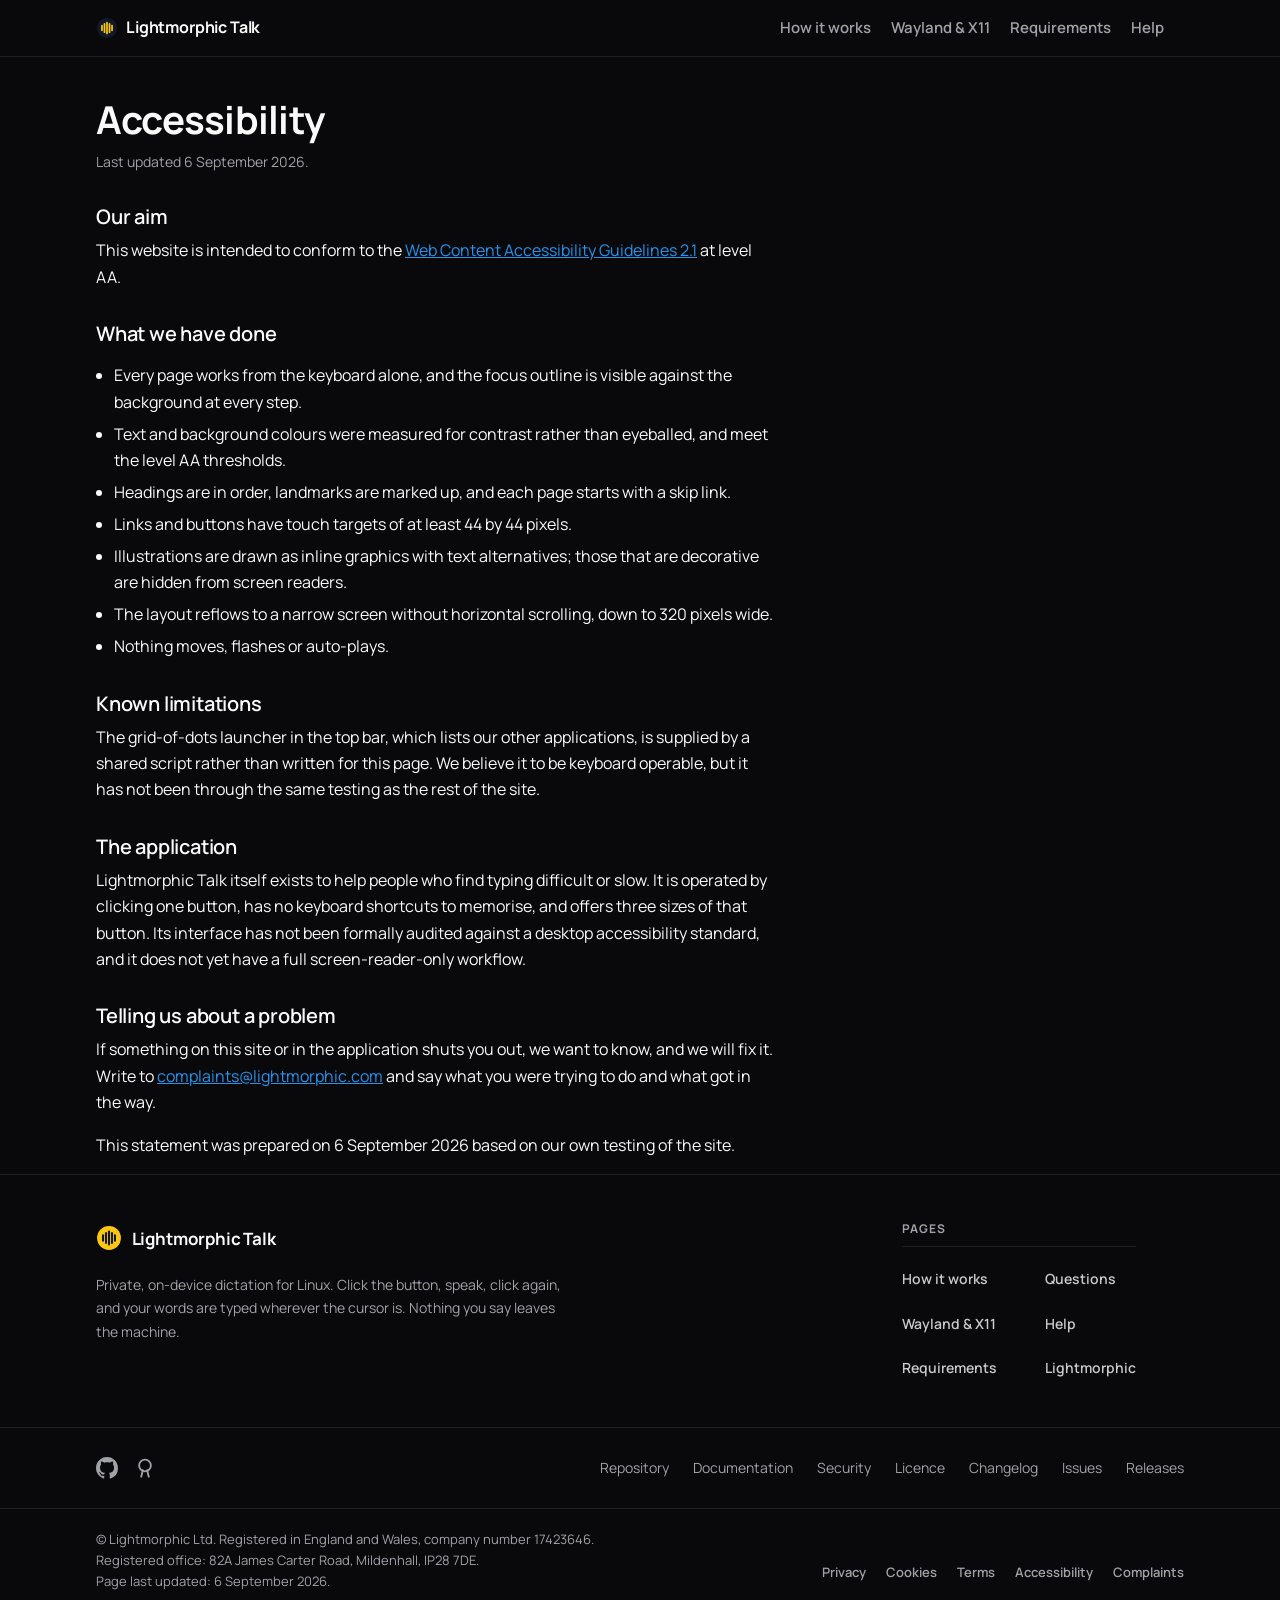
==== commit 4cb4b539: "Swap the footer badge for a sixth link, and give the menu room The Lightmorphic badge came out; ligh" ====
--- a/docs/accessibility.html
+++ b/docs/accessibility.html
@@ -112,9 +112,6 @@
         Lightmorphic Talk
       </a>
       <p class="foot-tagline">Private, on-device dictation for Linux. Click the button, speak, click again, and your words are typed wherever the cursor is. Nothing you say leaves the machine.</p>
-      <a class="badge" href="https://lightmorphic.com" aria-label="Created by Lightmorphic">
-        <img src="images/lightmorphic-badge-dark.webp" alt="Created by Lightmorphic" width="120" height="34" loading="lazy">
-      </a>
     </div>
 
     <nav class="foot-nav" aria-label="Footer">
@@ -125,6 +122,7 @@
         <a href="./#requirements">Requirements</a>
         <a href="./#faq">Questions</a>
         <a href="help.html">Help</a>
+        <a href="https://lightmorphic.com">Lightmorphic</a>
       </div>
     </nav>
 
--- a/docs/style.css
+++ b/docs/style.css
@@ -274,10 +274,12 @@
   font-size: .875rem; line-height: 1.65;
 }
 
-.foot-nav { display: flex; flex-direction: column; }
+.foot-nav { display: flex; flex-direction: column; margin-right: 3rem; }
 .foot-nav-title {
-  margin: 0 0 .35rem; font-size: .75rem; font-weight: 700;
+  margin: 0 0 .6rem; padding-bottom: .5rem;
+  font-size: .75rem; font-weight: 700;
   letter-spacing: .09em; text-transform: uppercase; color: var(--muted-fg);
+  border-bottom: 1px solid var(--panel-border);
 }
 /* Column-major: the list reads downwards and then across, the way a
    menu is read, rather than left-to-right along each row. */
@@ -293,9 +295,7 @@
 .foot-nav a:hover { opacity: 1; color: var(--accent); }
 .foot-nav a[aria-current="page"] { opacity: 1; color: var(--accent); }
 /* .7rem each side of a 22px line clears the 44px a touch target wants. */
-.foot-nav a, .badge { display: inline-flex; align-items: center; padding: .7rem 0; }
-.badge img { display: block; height: 34px; width: auto; }
-.badge .dark-only { display: block; }
+.foot-nav a { display: inline-flex; align-items: center; padding: .7rem 0; }
 
 /* ---- questions ------------------------------------------------------ */
 
@@ -465,4 +465,5 @@
 
 @media (max-width: 46rem) {
   .gh-links { margin-left: 0; justify-content: flex-start; gap: 1rem; }
-}
+  .foot-nav { margin-right: 0; }
+}
